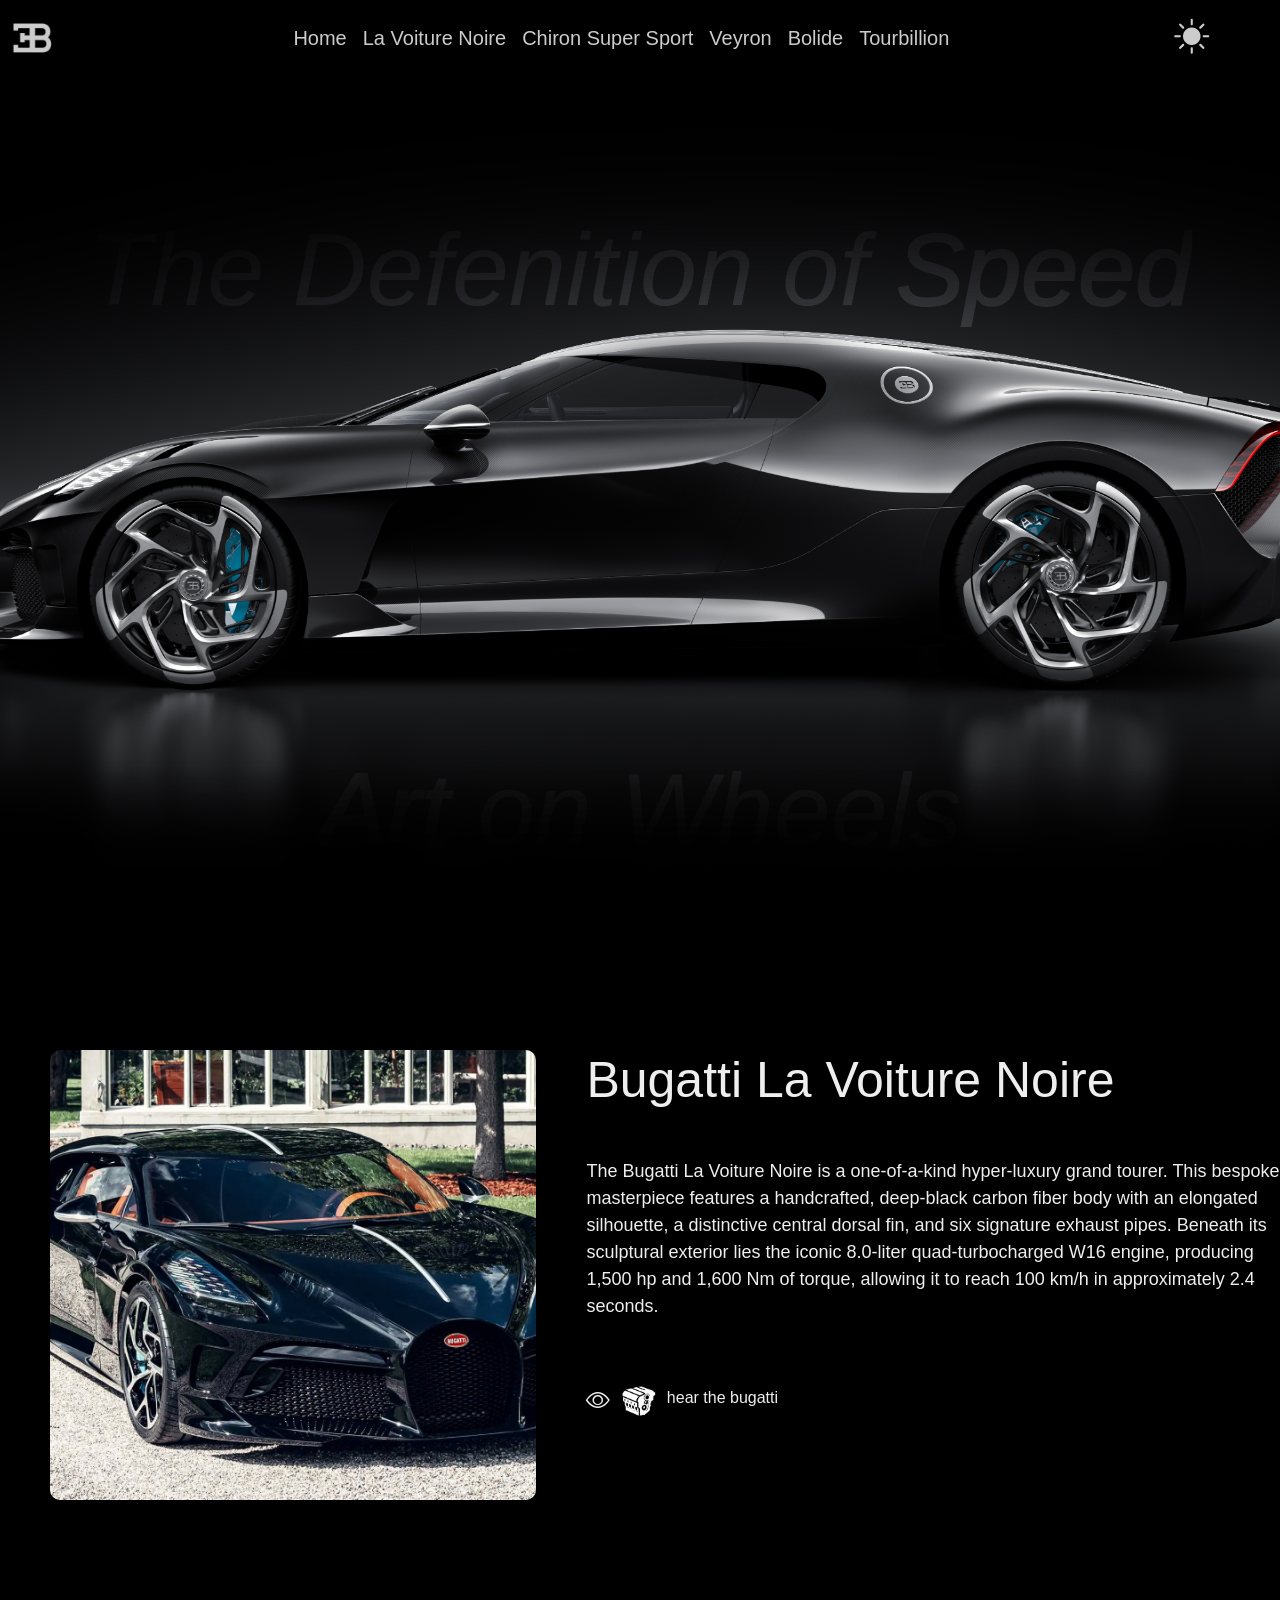
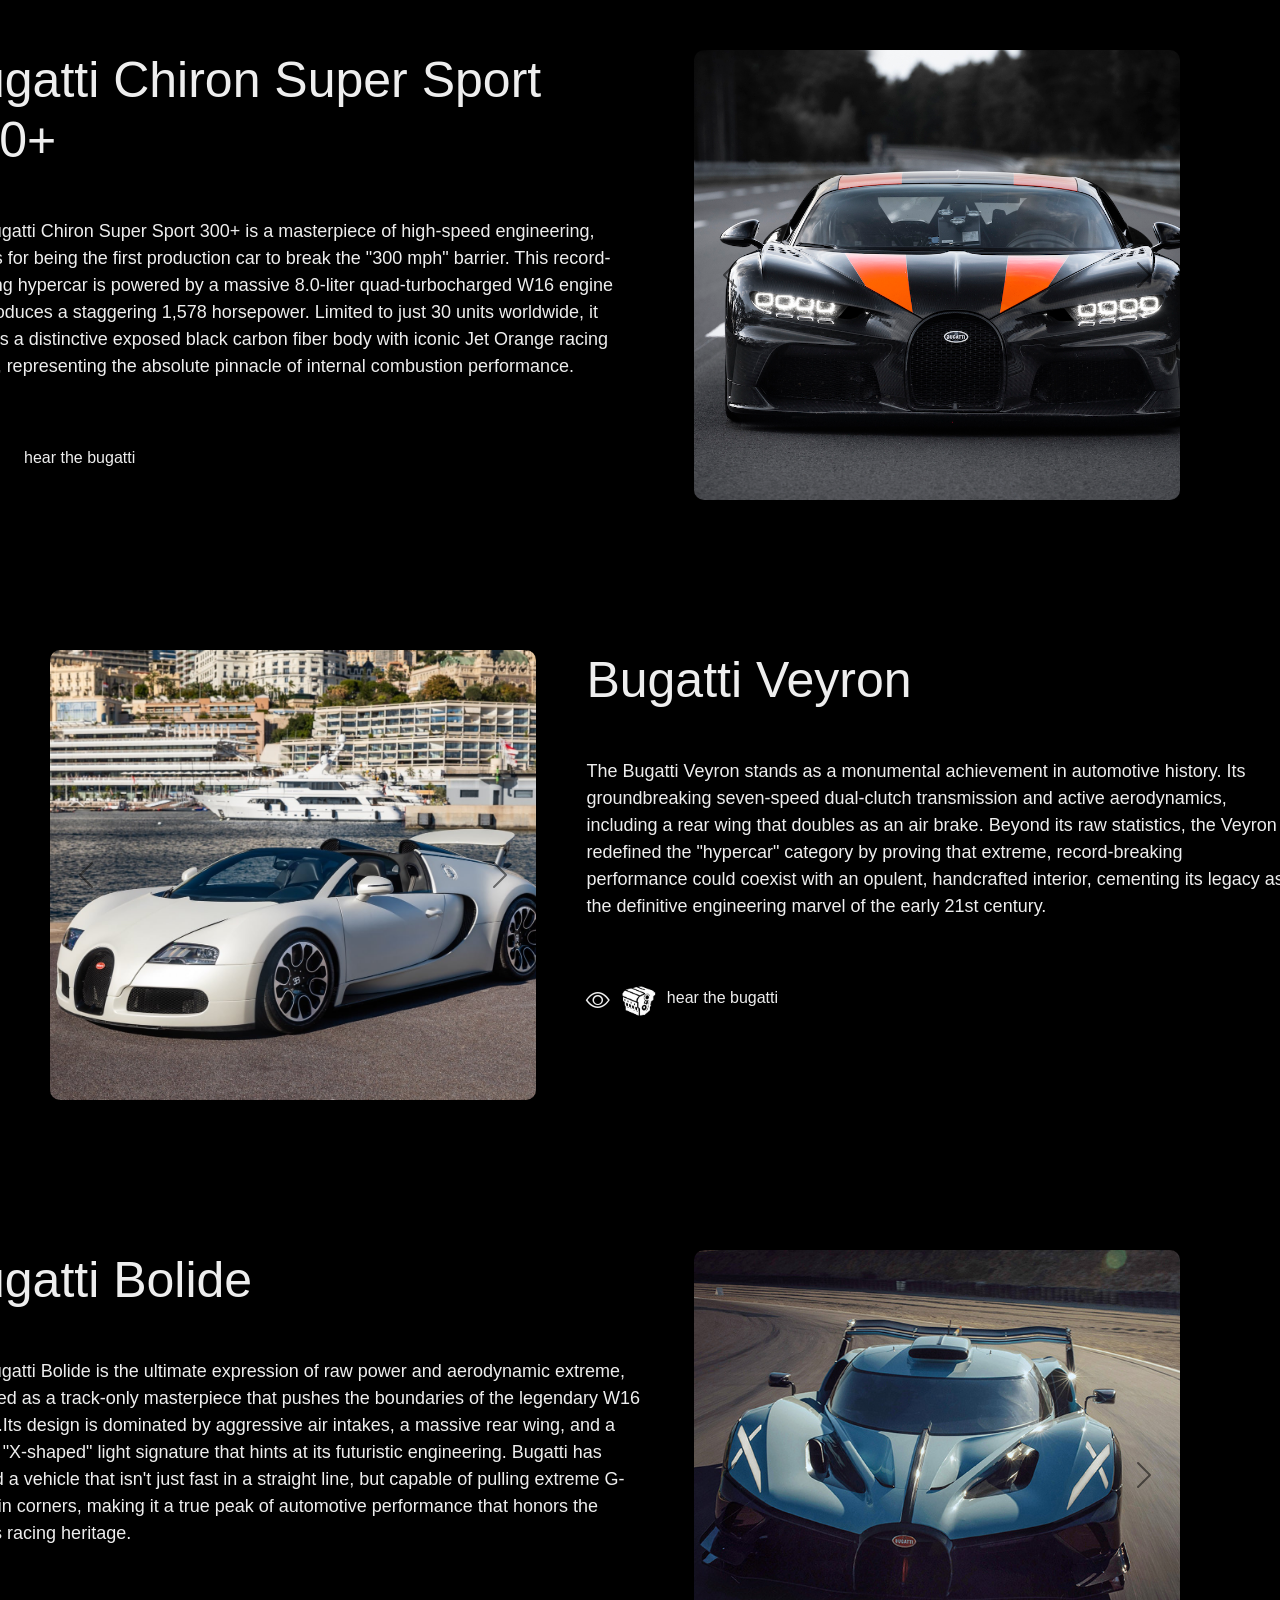
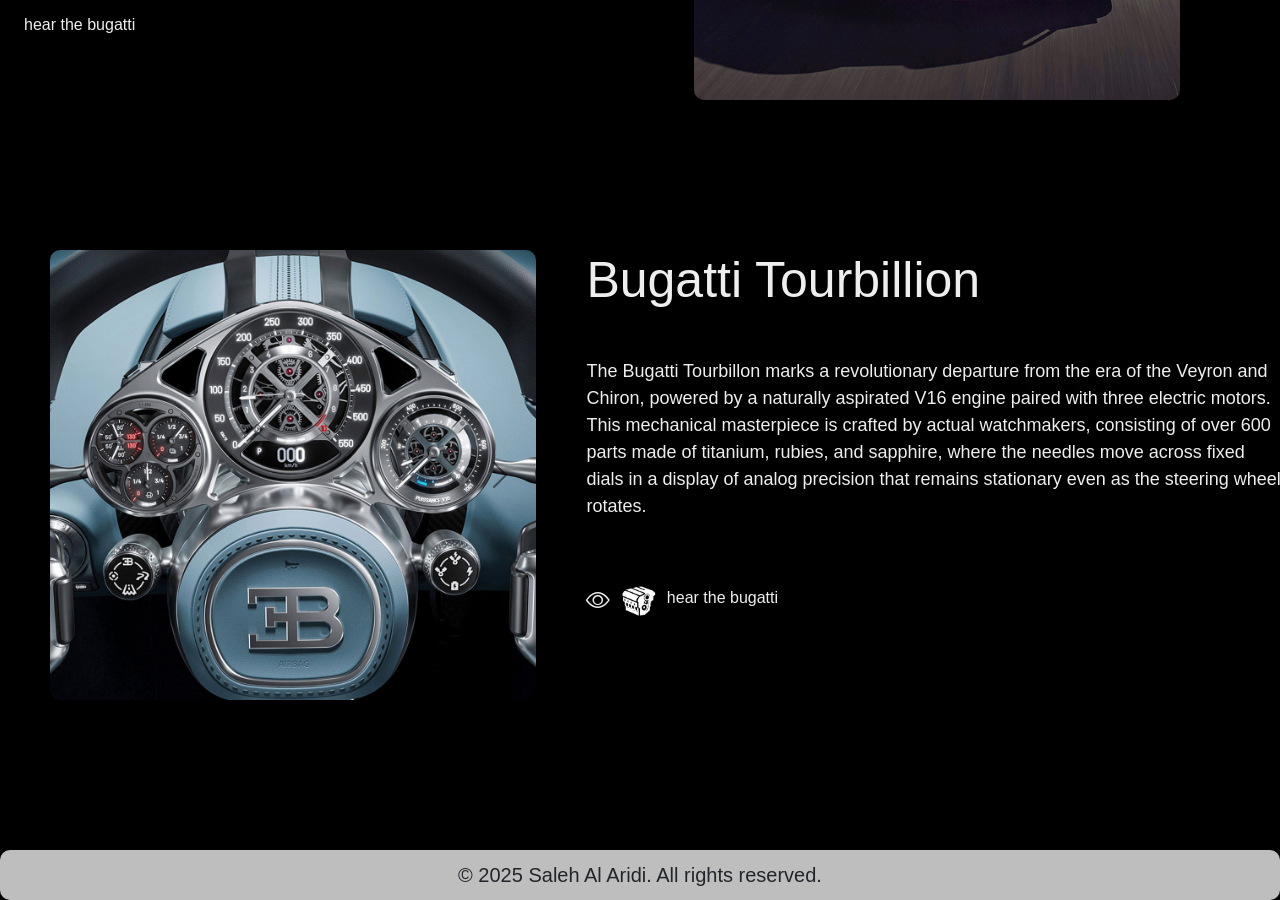
==== index.html @ 655661d2 "project almost done" ====
<!DOCTYPE html>
<html lang="en">

<head>
    <meta charset="UTF-8">
    <meta name="viewport" content="width=device-width, initial-scale=1.0">

    <link href="https://cdn.jsdelivr.net/npm/bootstrap@5.0.2/dist/css/bootstrap.min.css" rel="stylesheet"
        integrity="sha384-EVSTQN3/azprG1Anm3QDgpJLIm9Nao0Yz1ztcQTwFspd3yD65VohhpuuCOmLASjC" crossorigin="anonymous">
    <link rel="stylesheet" href="https://cdn.jsdelivr.net/npm/bootstrap-icons@1.13.1/font/bootstrap-icons.min.css">
    <link rel="stylesheet" href="style.css">
    <title>Bugatti</title>
</head>

<body>
    <div id="preloader">
        <img src="asset/bugatti-logo-2.png" alt="Logo" class="preloader-img">
    </div>

    <!--NAVBAR START-->
    <nav class="navbar navbar-expand-xl navbar-dark nav-mv" id="nav-bar">
        <div class="container-fluid">
            <a class="navbar-brand " href="#">
                <img id="bugatti-logo" src="/asset/bugatti-logo-2.png" alt="bugatti logo" height="30">
            </a>

            <div class="d-flex align-items-center order-xl-last ms-auto me-3">
                <i class="bi bi-moon-fill theme-icon" id="dark-icon"></i>
                <i class="bi bi-sun-fill theme-icon" id="light-icon"></i>
            </div>

            <button class="navbar-toggler" type="button" data-bs-toggle="collapse" data-bs-target="#navbarNav">
                <span class="navbar-toggler-icon"></span>
            </button>

            <div class="collapse navbar-collapse" id="navbarNav">
                <ul class="navbar-nav mx-auto">
                    <li class="nav-item"><a class="nav-link nav-link-mv" href="index.html">Home</a></li>
                    <li class="nav-item"><a class="nav-link nav-link-mv" href="bugatti-lavoiture.html">La Voiture
                            Noire</a></li>
                    <li class="nav-item"><a class="nav-link nav-link-mv" href="bugatti-chiron.html">Chiron Super
                            Sport</a></li>
                    <li class="nav-item"><a class="nav-link nav-link-mv" href="bugatti-veyron.html">Veyron</a></li>
                    <li class="nav-item"><a class="nav-link nav-link-mv" href="bugatti-bolide.html">Bolide</a></li>
                    <li class="nav-item"><a class="nav-link nav-link-mv" href="bugatti-tourbillion.html">Tourbillion</a>
                    </li>
                </ul>
            </div>
        </div>
    </nav>

    </nav>
    <!--NAVBAR END-->

    <main>
        <section class="hero-section">
            <img class="hero-section-img hero-js" src="/asset/bugatti-hero.jpeg" alt="bugatti car">
            <p class="hero-section-title hero-title-js">The Defenition of <span>Speed</span></p>
            <p class="hero-section-title second-title hero-title-js"><span>Art</span> on Wheels</p>
        </section>

        <section class="section ">
            <div>
                <div id="firstBugatti" class="carousel slide carousel-mv carousel-dark js-animation"
                    data-bs-ride="carousel">
                    <div class="carousel-inner">
                        <div class="carousel-item active">
                            <img src="/asset/bugatti-1.webp" class="d-block carousel-mv" alt="bugatti">
                        </div>
                        <div class="carousel-item">
                            <img src="/asset/bugatti-2.jpg" class="d-block carousel-mv" alt="bugatti">
                        </div>
                        <div class="carousel-item">
                            <img src="/asset/bugatti-3.webp" class="d-block carousel-mv" alt="bugatti">
                        </div>
                        <div class="carousel-item">
                            <img src="/asset/bugaatti-la-voiture.jpg" class="d-block carousel-mv" alt="bugatti">
                        </div>
                    </div>
                    <button class="carousel-control-prev" type="button" data-bs-target="#firstBugatti"
                        data-bs-slide="prev">
                        <span class="carousel-control-prev-icon" aria-hidden="true"></span>
                        <span class="visually-hidden">Previous</span>
                    </button>
                    <button class="carousel-control-next" type="button" data-bs-target="#firstBugatti"
                        data-bs-slide="next">
                        <span class="carousel-control-next-icon" aria-hidden="true"></span>
                        <span class="visually-hidden">Next</span>
                    </button>
                </div>
            </div>

            <div class="description">
                <h1 class="section-title js-animation">Bugatti La Voiture Noire</h1>
                <p class="section-text js-animation">The Bugatti La Voiture Noire is a one-of-a-kind hyper-luxury grand
                    tourer.
                    This bespoke masterpiece features a
                    handcrafted, deep-black carbon fiber body with an elongated silhouette, a distinctive central dorsal
                    fin, and six signature exhaust pipes. Beneath its sculptural exterior lies the iconic 8.0-liter
                    quad-turbocharged W16 engine, producing 1,500 hp and 1,600 Nm of torque, allowing it to reach 100
                    km/h
                    in approximately 2.4 seconds.</p>


                <audio class="bugatti-audio">
                    <source src="/asset/first-bugatti-sound.mp3" type="audio/mpeg">
                    Your browser does not support the audio element.
                </audio>

                <div class="btn-text-layout">
                    <a href="bugatti-lavoiture.html" class="gallery-link js-animation">
                        <i class="bi bi-eye"></i>
                    </a>
                    <button class="section-button js-animation">
                        <img src="/asset/engine-icon.png" alt='engine' height="50" class="button-img">
                    </button>
                    <p class="js-animation">hear the bugatti</p>
                </div>

            </div>

        </section>

        <section class="section reverse">

            <div>
                <div id="secondBugatti" class="carousel slide carousel-mv carousel-dark js-animation"
                    data-bs-ride="carousel">
                    <div class="carousel-inner">
                        <div class="carousel-item active">
                            <img src="/asset/bugatti-4.jpg" class="d-block carousel-mv" alt="bugatti">
                        </div>
                        <div class="carousel-item">
                            <img src="/asset/bugatti-5.jpg" class="d-block carousel-mv" alt="bugatti">
                        </div>
                        <div class="carousel-item">
                            <img src="/asset/bugatti-6.jpg" class="d-block carousel-mv" alt="bugatti">
                        </div>
                        <div class="carousel-item">
                            <img src="/asset/bugatti-Chiron-Super-Sport.jpg" class="d-block carousel-mv" alt="bugatti">
                        </div>
                    </div>
                    <button class="carousel-control-prev" type="button" data-bs-target="#secondBugatti"
                        data-bs-slide="prev">
                        <span class="carousel-control-prev-icon" aria-hidden="true"></span>
                        <span class="visually-hidden">Previous</span>
                    </button>
                    <button class="carousel-control-next" type="button" data-bs-target="#secondBugatti"
                        data-bs-slide="next">
                        <span class="carousel-control-next-icon" aria-hidden="true"></span>
                        <span class="visually-hidden">Next</span>
                    </button>
                </div>
            </div>

            <div class="description">
                <h1 class="section-title js-animation">Bugatti Chiron Super Sport 300+</h1>
                <p class="section-text js-animation">The Bugatti Chiron Super Sport 300+ is a masterpiece of high-speed
                    engineering,
                    famous for being the first production car to break the "300 mph" barrier. This record-breaking
                    hypercar is powered by a massive 8.0-liter quad-turbocharged W16 engine that produces a staggering
                    1,578 horsepower. Limited to just 30 units worldwide, it
                    features a distinctive exposed black carbon fiber body with iconic Jet Orange racing stripes,
                    representing the absolute pinnacle of internal combustion performance.</p>


                <audio class="bugatti-audio">
                    <source src="/asset/second-car-bugatti.mp3" type="audio/mpeg">
                    Your browser does not support the audio element.
                </audio>

                <div class="btn-text-layout">

                    <a href="bugatti-chiron.html" class="gallery-link js-animation">
                        <i class="bi bi-eye"></i>
                    </a>

                    <button class="section-button js-animation">
                        <img src="/asset/engine-icon.png" alt='engine' height="50" class="button-img">
                    </button>
                    <p class="js-animation">hear the bugatti</p>
                </div>

            </div>

        </section>

        <section class="section">

            <div>
                <div id="thirdBugatti" class="carousel slide carousel-mv carousel-dark js-animation"
                    data-bs-ride="carousel">
                    <div class="carousel-inner">
                        <div class="carousel-item active">
                            <img src="/asset/bugatti-7.jpg" class="d-block carousel-mv" alt="bugatti">
                        </div>
                        <div class="carousel-item">
                            <img src="/asset/bugatti-8.jpg" class="d-block carousel-mv" alt="bugatti">
                        </div>
                        <div class="carousel-item">
                            <img src="/asset/bugatti-9.webp" class="d-block carousel-mv" alt="bugatti">
                        </div>
                        <div class="carousel-item">
                            <img src="/asset/bugaatti-veyron.jpg" class="d-block carousel-mv" alt="bugatti">
                        </div>
                    </div>
                    <button class="carousel-control-prev" type="button" data-bs-target="#thirdBugatti"
                        data-bs-slide="prev">
                        <span class="carousel-control-prev-icon" aria-hidden="true"></span>
                        <span class="visually-hidden">Previous</span>
                    </button>
                    <button class="carousel-control-next" type="button" data-bs-target="#thirdBugatti"
                        data-bs-slide="next">
                        <span class="carousel-control-next-icon" aria-hidden="true"></span>
                        <span class="visually-hidden">Next</span>
                    </button>
                </div>
            </div>

            <div class="description">
                <h1 class="section-title js-animation">Bugatti Veyron</h1>
                <p class="section-text js-animation">The Bugatti Veyron stands as a monumental achievement in automotive
                    history. Its groundbreaking seven-speed dual-clutch transmission and active aerodynamics, including
                    a rear wing that doubles as an air brake. Beyond its raw statistics, the Veyron redefined the
                    "hypercar" category
                    by proving that extreme, record-breaking performance could coexist with an opulent, handcrafted
                    interior, cementing its legacy as the definitive engineering marvel of the early 21st century.</p>


                <audio class="bugatti-audio">
                    <source src="/asset/third-bugatti.mp3" type="audio/mpeg">
                    Your browser does not support the audio element.
                </audio>

                <div class="btn-text-layout">

                    <a href="bugatti-veyron.html" class="gallery-link js-animation">
                        <i class="bi bi-eye"></i>
                    </a>

                    <button class="section-button js-animation">
                        <img src="/asset/engine-icon.png" alt='engine' height="50" class="button-img">
                    </button>
                    <p class="js-animation">hear the bugatti</p>
                </div>

            </div>

        </section>

        <section class="section reverse">

            <div>
                <div id="fourthBugatti" class="carousel slide carousel-mv carousel-dark js-animation"
                    data-bs-ride="carousel">
                    <div class="carousel-inner">
                        <div class="carousel-item active">
                            <img src="/asset/bugatti-9.jpg" class="d-block carousel-mv" alt="bugatti">
                        </div>
                        <div class="carousel-item">
                            <img src="/asset/bugatti-10.jpg" class="d-block carousel-mv" alt="bugatti">
                        </div>
                        <div class="carousel-item">
                            <img src="/asset/bugatti-11.jpg" class="d-block carousel-mv" alt="bugatti">
                        </div>
                        <div class="carousel-item">
                            <img src="/asset/bugatti-bolide.jpg" class="d-block carousel-mv" alt="bugatti">
                        </div>
                    </div>
                    <button class="carousel-control-prev" type="button" data-bs-target="#fourthBugatti"
                        data-bs-slide="prev">
                        <span class="carousel-control-prev-icon" aria-hidden="true"></span>
                        <span class="visually-hidden">Previous</span>
                    </button>
                    <button class="carousel-control-next" type="button" data-bs-target="#fourthBugatti"
                        data-bs-slide="next">
                        <span class="carousel-control-next-icon" aria-hidden="true"></span>
                        <span class="visually-hidden">Next</span>
                    </button>
                </div>
            </div>

            <div class="description">
                <h1 class="section-title js-animation">Bugatti Bolide</h1>
                <p class="section-text js-animation">The Bugatti Bolide is the ultimate expression of raw power and
                    aerodynamic extreme, designed as a track-only masterpiece that pushes the boundaries of the
                    legendary W16 engine.Its design is dominated by aggressive air intakes, a
                    massive rear wing, and a unique "X-shaped" light signature that hints at its futuristic engineering.
                    Bugatti has created a vehicle that isn't just fast in a straight line, but capable of pulling
                    extreme G-forces in corners,
                    making it a true peak of automotive performance that honors the brand's racing heritage.</p>


                <audio class="bugatti-audio">
                    <source src="/asset/fourth-bugatti-sound.mp3" type="audio/mpeg">
                    Your browser does not support the audio element.
                </audio>

                <div class="btn-text-layout">

                    <a href="bugatti-bolide.html" class="gallery-link js-animation">
                        <i class="bi bi-eye"></i>
                    </a>

                    <button class="section-button js-animation">
                        <img src="/asset/engine-icon.png" alt='engine' height="50" class="button-img">
                    </button>
                    <p class="js-animation">hear the bugatti</p>
                </div>

            </div>

        </section>

        <section class="section">

            <div>
                <div id="fifthBugatti" class="carousel slide carousel-mv carousel-dark js-animation"
                    data-bs-ride="carousel">
                    <div class="carousel-inner">
                        <div class="carousel-item active">
                            <img src="/asset/bugatti-12.jpg" class="d-block carousel-mv" alt="bugatti">
                        </div>
                        <div class="carousel-item">
                            <img src="/asset/bugatti-13.jpg" class="d-block carousel-mv" alt="bugatti">
                        </div>
                        <div class="carousel-item">
                            <img src="/asset/bugatti-14.avif" class="d-block carousel-mv" alt="bugatti">
                        </div>
                        <div class="carousel-item">
                            <img src="/asset/bugatti-15.jpg" class="d-block carousel-mv" alt="bugatti">
                        </div>
                    </div>
                    <button class="carousel-control-prev" type="button" data-bs-target="#fifthBugatti"
                        data-bs-slide="prev">
                        <span class="carousel-control-prev-icon" aria-hidden="true"></span>
                        <span class="visually-hidden">Previous</span>
                    </button>
                    <button class="carousel-control-next" type="button" data-bs-target="#fifthBugatti"
                        data-bs-slide="next">
                        <span class="carousel-control-next-icon" aria-hidden="true"></span>
                        <span class="visually-hidden">Next</span>
                    </button>
                </div>
            </div>

            <div class="description">
                <h1 class="section-title js-animation">Bugatti Tourbillion</h1>
                <p class="section-text js-animation">The Bugatti Tourbillon marks a revolutionary departure from the era
                    of the Veyron and Chiron, powered by a naturally aspirated V16 engine paired with three electric
                    motors.
                    This mechanical masterpiece is crafted by actual watchmakers, consisting of over 600 parts made of
                    titanium, rubies, and sapphire, where the
                    needles move across fixed dials in a display of analog precision that remains stationary even as the
                    steering wheel rotates.</p>


                <audio class="bugatti-audio">
                    <source src="/asset/fifth-bugatti-sound.mp3" type="audio/mpeg">
                    Your browser does not support the audio element.
                </audio>

                <div class="btn-text-layout">

                    <a href="bugatti-tourbillion.html" class="gallery-link js-animation">
                        <i class="bi bi-eye"></i>
                    </a>

                    <button class="section-button js-animation">
                        <img src="/asset/engine-icon.png" alt='engine' height="50" class="button-img">
                    </button>
                    <p class="js-animation">hear the bugatti</p>
                </div>

            </div>

        </section>

        <footer>
            <p>&copy; 2025 Saleh Al Aridi. All rights reserved.</p>
        </footer>

    </main>
    <script src="https://cdn.jsdelivr.net/npm/bootstrap@5.3.0/dist/js/bootstrap.bundle.min.js"></script>
    <script src="index.js"></script>
</body>

</html>
---- style.css ----
body {
    margin: 0;
    padding: 0;
    background-color: #000000;
    color: #EEEEEE;
    font-family: Tahoma, Verdana, Segoe, sans-serif;
}

#preloader {
    position: fixed;
    inset: 0;
    background: black;
    display: flex;
    justify-content: center;
    align-items: center;
    z-index: 9999;
}

.preloader-img {
    width: 150px;
    animation: pulse 1.5s ease-in-out infinite;
}

@keyframes pulse {

    0%,
    100% {
        transform: scale(1.2);
        opacity: 0.6;
    }

    50% {
        transform: scale(1.6);
        opacity: 1;
        filter: brightness(1.5);
    }
}

.nav-mv {
    position: fixed;
    z-index: 100;
    border-radius: 10px;
    background-color: black;
    opacity: 0.8;
    height: 75px;
    width: 99vw;
    transition: all 1s;
}

.navbar-nav .nav-link.nav-link-mv {
    font-size: 20px;
    color: white;
    transition: all 1s;
    background-color: black;
}

#dark-icon {
    display: none;
    color: black;
    font-size: 35px;
    padding: 0 30px 0 0;
    cursor: pointer;
}

#light-icon {
    color: white;
    font-size: 35px;
    padding: 0 30px 0 0;
    cursor: pointer;
}

.hero-section {
    overflow: hidden;
    margin-bottom: 150px;
}

.hero-section-img {
    width: 100vw;
    height: 100vh;
    object-fit: cover;
    border-radius: 10px;
    -webkit-mask-image: linear-gradient(to bottom, black 50%, transparent 100%);
    mask-image: linear-gradient(to bottom, black 85%, transparent 100%);
}

.hero-section-title {
    position: absolute;
    top: 30%;
    left: 50%;
    transform: translate(-50%, -50%);
    font-family: sans-serif;
    font-size: 8vw;
    color: rgb(255, 255, 255);
    white-space: nowrap;
    margin: 0;
    mix-blend-mode: overlay;
    pointer-events: none;
    font-style: italic;
}

.hero-section-title span {
    -webkit-text-stroke: 2px white;

}

.second-title {
    top: 90%;
}

.section {
    margin-left: 50px;
    display: flex;
    gap: 50px;
    margin-bottom: 150px;
    overflow: hidden;
}

.carousel-mv {
    width: 38vw;
    height: 50vh;
    object-fit: cover;
    border-radius: 10px;
}

.description {
    display: flex;
    flex-direction: column;
    gap: 40px;
    transition: transform 0.5s;
}

.description:hover {
    transform: scale(1.04);
}

.section-title {
    font-size: 50px;
}

.section-button {
    width: fit-content;
    margin: 0;
    padding: 0;
    border: none;
    background: none;
}

.button-img {
    transition: transform 0.5s;
}

.button-img:hover {
    transform: scale(1.12);
}

.gallery-link {
    color: inherit;
}

.gallery-link:hover {
    color: inherit;
    transform: scale(1.12);
}

.section-text {
    font-size: 18px;
    text-wrap: wrap;
    width: 700px;
}

.btn-text-layout {
    display: flex;
    align-items: center;
    gap: 10px;
}

.btn-text-layout i {
    font-size: 24px;
}

.btn-text-layout p {
    align-self: flex-end;
}

.reverse {
    flex-direction: row-reverse;
    margin-left: 0;
    margin-right: 100px;
}

footer {
    display: flex;
    justify-content: center;
    align-items: center;
    height: 50px;
    background-color: #EEEEEE;
    border-radius: 10px;
    opacity: 0.8;
    color: #2b2f34;
    font-size: 20px;
    padding-top: 15px;
}

/*  Animation For Element Entry*/

.js-animation {
    transform: translateX(-50px);
    filter: blur(8px);
    opacity: 0;
    transition: transform 1.4s, opacity 1s, filter 1.2s;
}

.js-animation.visible {
    transform: translateX(0);
    filter: blur(0);
    opacity: 1;
}

/* End Of Animation For Element Entry*/

/* Animation For Hero Section */

.hero-js {
    filter: blur(20px);
    transform: scale(0.3);
    opacity: 0;
    transition: transform 1s, filter 2.5s, opacity 4s;
}

.hero-js.normal-size {
    filter: blur(0);
    opacity: 1;
    transform: scale(1);
}

.hero-title-js {
    clip-path: inset(0 100% 0 0);
    filter: blur(8px);
    transition: clip-path 1s cubic-bezier(0.5, 0, 0.3, 1.2), filter 1s ease;
}


.hero-title-js.active {
    clip-path: inset(0 0 0 0);
    filter: blur(0px);
}

/* End Animation For Hero Section*/



/* Vabration for Button */
@keyframes vibration {
    0% {
        transform: rotateZ(-10deg);
    }

    50% {
        transform: rotateZ(0deg);
    }

    100% {
        transform: rotateZ(10deg);
    }
}

.button-img {
    display: inline-block;
}

.button-img.vibrate {
    animation: vibration 0.1s linear infinite;
}

/* End of Vibration */

@media screen and (max-width: 1024px) {

    .nav-mv {
        height: 85px;
    }

    .navbar-nav .nav-link.nav-link-mv {
        font-size: 25px;
        color: black;
        background-color: #eeeeee;
        opacity: 0.9;
        padding-left: 20px;
        border-radius: 10px;
    }

    .hero-section {
        margin-bottom: 50px;
    }

    .hero-section-img {
        height: 50vh;
    }

    .hero-section-title {
        top: 16%;
    }

    .second-title {
        top: 42%;
    }

    .section {
        flex-direction: column;
        align-items: center;
        margin: 0 0 50px 0;
    }

    .carousel-mv {
        width: 75vw;
        height: 37vh;
    }

    .reverse {
        margin-right: 0;
    }

    footer {
        height: 100px;
        font-size: 28px;
        padding: 0 0 20px 0;
    }
}

@media screen and (max-width: 920px) {

    .hero-section-img {
        height: 45vh;
    }

    .hero-section-title {
        top: 15%;
    }

    .second-title {
        top: 38%;
    }

    .description {
        width: 72vw;
    }

    .section-title {
        font-size: 40px;
    }

    .section-text {
        width: 75vw;
    }

    footer {
        height: 70px;
        padding: 20px 0 0 0;
    }
}

@media screen and (max-width: 768px) {

    .hero-section-img {
        height: 49vh;
    }

    .second-title {
        top: 41%;
    }
}

@media screen and (max-width: 431px) {

    .hero-section {
        margin-bottom: 0;
    }

    .hero-section-img {
        height: 36vh;
    }

    .hero-section-title {
        top: 30%;
    }

    .second-title {
        display: none;
    }

    .section {
        margin-bottom: 20px;
        gap: 0;
    }

    .carousel-mv {
        object-fit: contain;
    }

    .description {
        gap: 20px;
    }

    .section-title {
        font-size: 28px;
    }

    footer {
        font-size: 20px;
    }

}


/*  Gallery Styles*/

.main-gallery {
    position: relative;
    top: 90px;
}

.bugaatti-gallery-img {
    border-radius: 10px;
    margin-bottom: 100px;
    border: 5px solid rgb(53, 53, 53);
}

.bugaatti-gallery-img:hover {
    transform: scale(1.05);
}

.img-1 {
    float: right;
    margin-right: 70px;
}

.img-2 {
    margin-left: 70px;
}

.img-3 {
    margin-left: 140px;
}

.img-layout {
    margin-left: 70px;
    display: flex;
    gap: 20px;
}

.specs-title{
    margin-left: 50px;
    font-size: 60px;
    font-weight: 1000;
}

.specs-section{
    background-image: linear-gradient(to top , black , rgb(17, 17, 17), rgb(29, 29, 29), rgb(40, 40, 40), rgb(50, 50, 50));
    margin-left: 50px;
    margin-right: 50px;
    margin-bottom: 50px;
    border-radius: 10px;
}

.spec-container{
    display: flex;
    justify-content: space-between;
    border: 2px solid black;
    border-radius: 5px;
}

.feature{
    padding: 30px 0 20px 40px;
    font-weight: 900;
}

.spec{
    padding: 20px 50px 20px 0;
    margin: 0;
    font-size: 3rem;
    white-space: nowrap;
    font-weight: 100;
}

@media screen and (max-width: 1024px) {
    .main-gallery {
        top: 120px;
    }

    .img-1 {
        width: 88vw;
        height: auto;
    }

    .img-2 {
        width: 88vw;
        height: auto;
    }

    .img-3 {
        width: 88vw;
        height: auto;
        margin-left: 70px;
    }

    .img-layout {
        display: block;
    }

    .img-div-1 {
        width: 70vw;
        height: auto;
    }

    .img-div-2 {
        width: 88vw;
        height: auto;
    }

    .spec{
        padding-top: 30px;
        font-size: 40px;
    }

}

@media screen and (max-width: 820px) {
    .img-1 {
        margin-right: 50px;
    }

    .img-2 {
        margin-left: 50px;
    }

    .img-3 {
        margin-left: 50px;
    }

    .spec{
        padding: 33px 20px 0 0;
        font-size: 28px;
    }
}

@media screen and (max-width: 431px) {
    .img-1 {
        margin-right: 20px;

    }

    .img-2 {
        margin-left: 35px;
    }

    .img-3 {
        margin-left: 35px;
    }

    .img-layout{
        margin-left: 20px;
    }

    .specs-section{
        margin: 0 10px 0 10px;
    }

    .specs-title{
        font-size: 3rem;
    }

    .feature{
        padding-left: 10px;
        font-size: 20px;
    }

    .spec{
        padding: 30px 10px 0 0;
        font-size: 18px;
    }
}
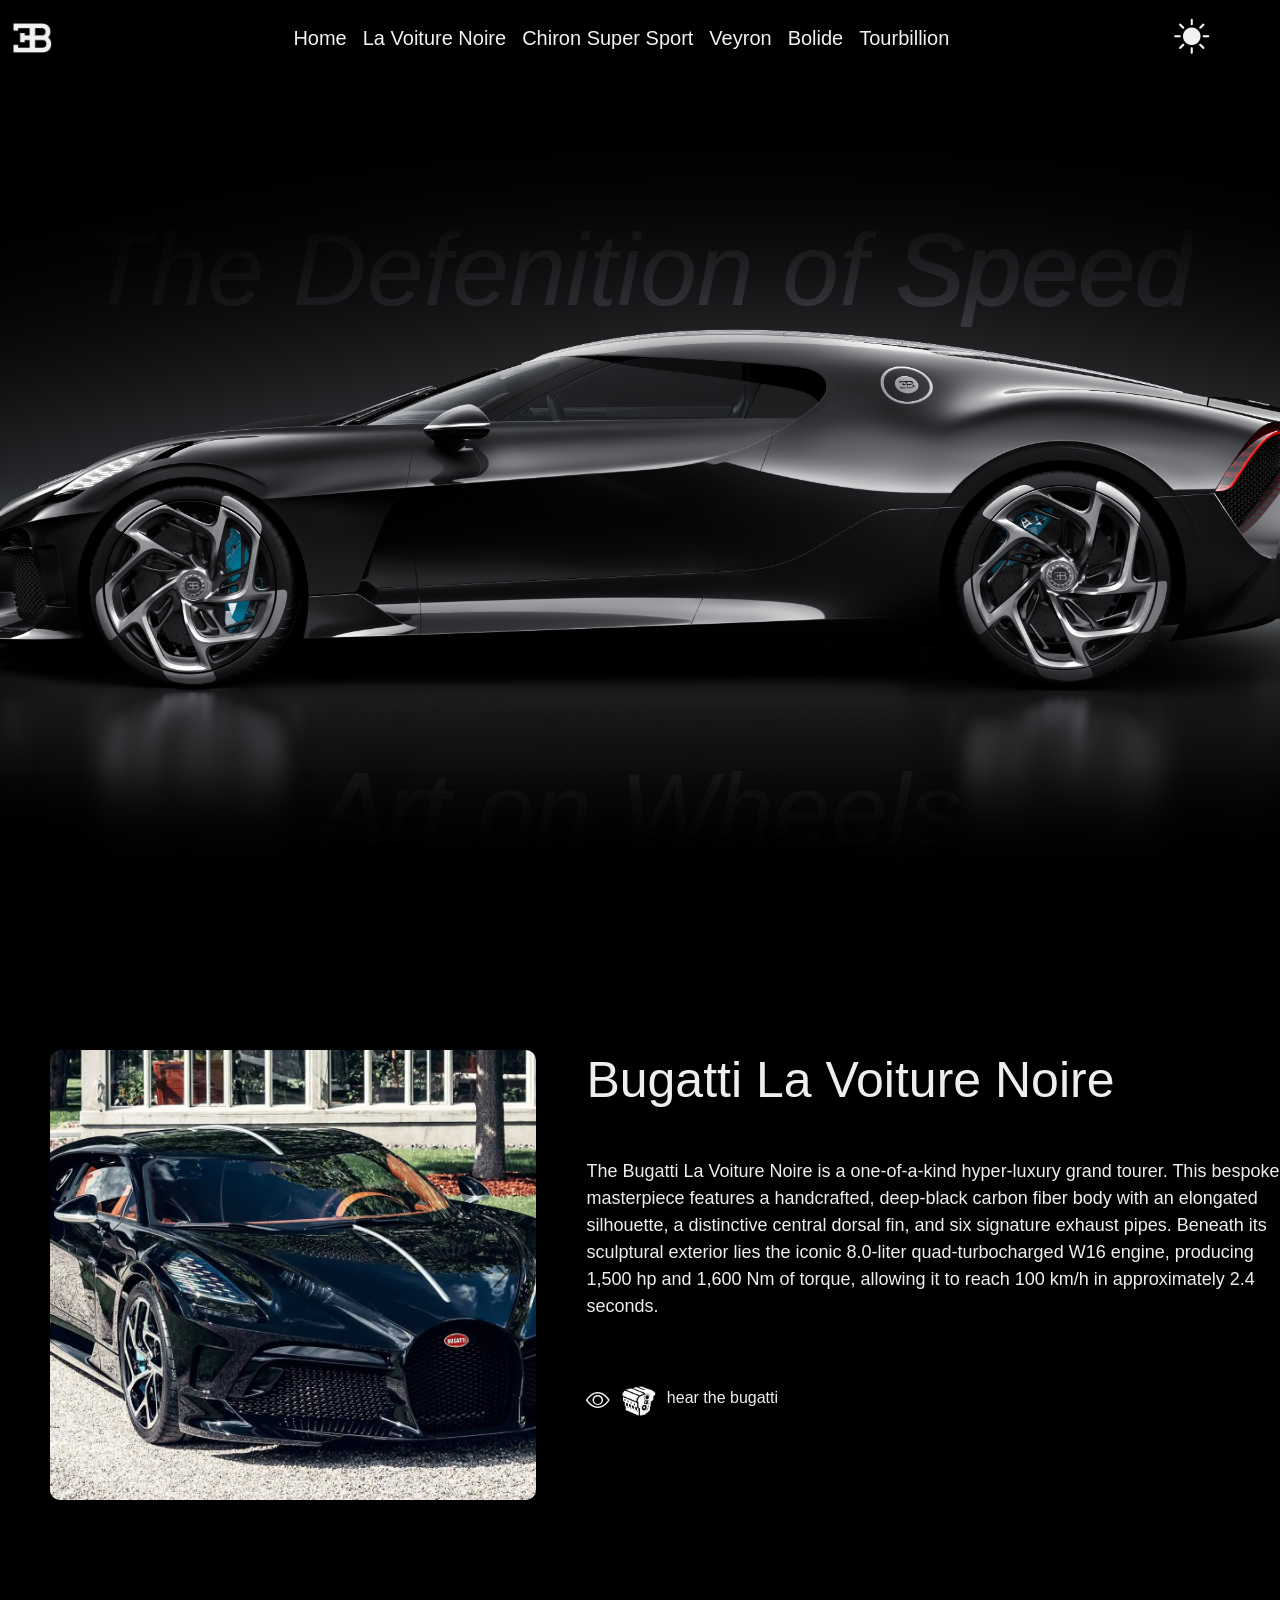
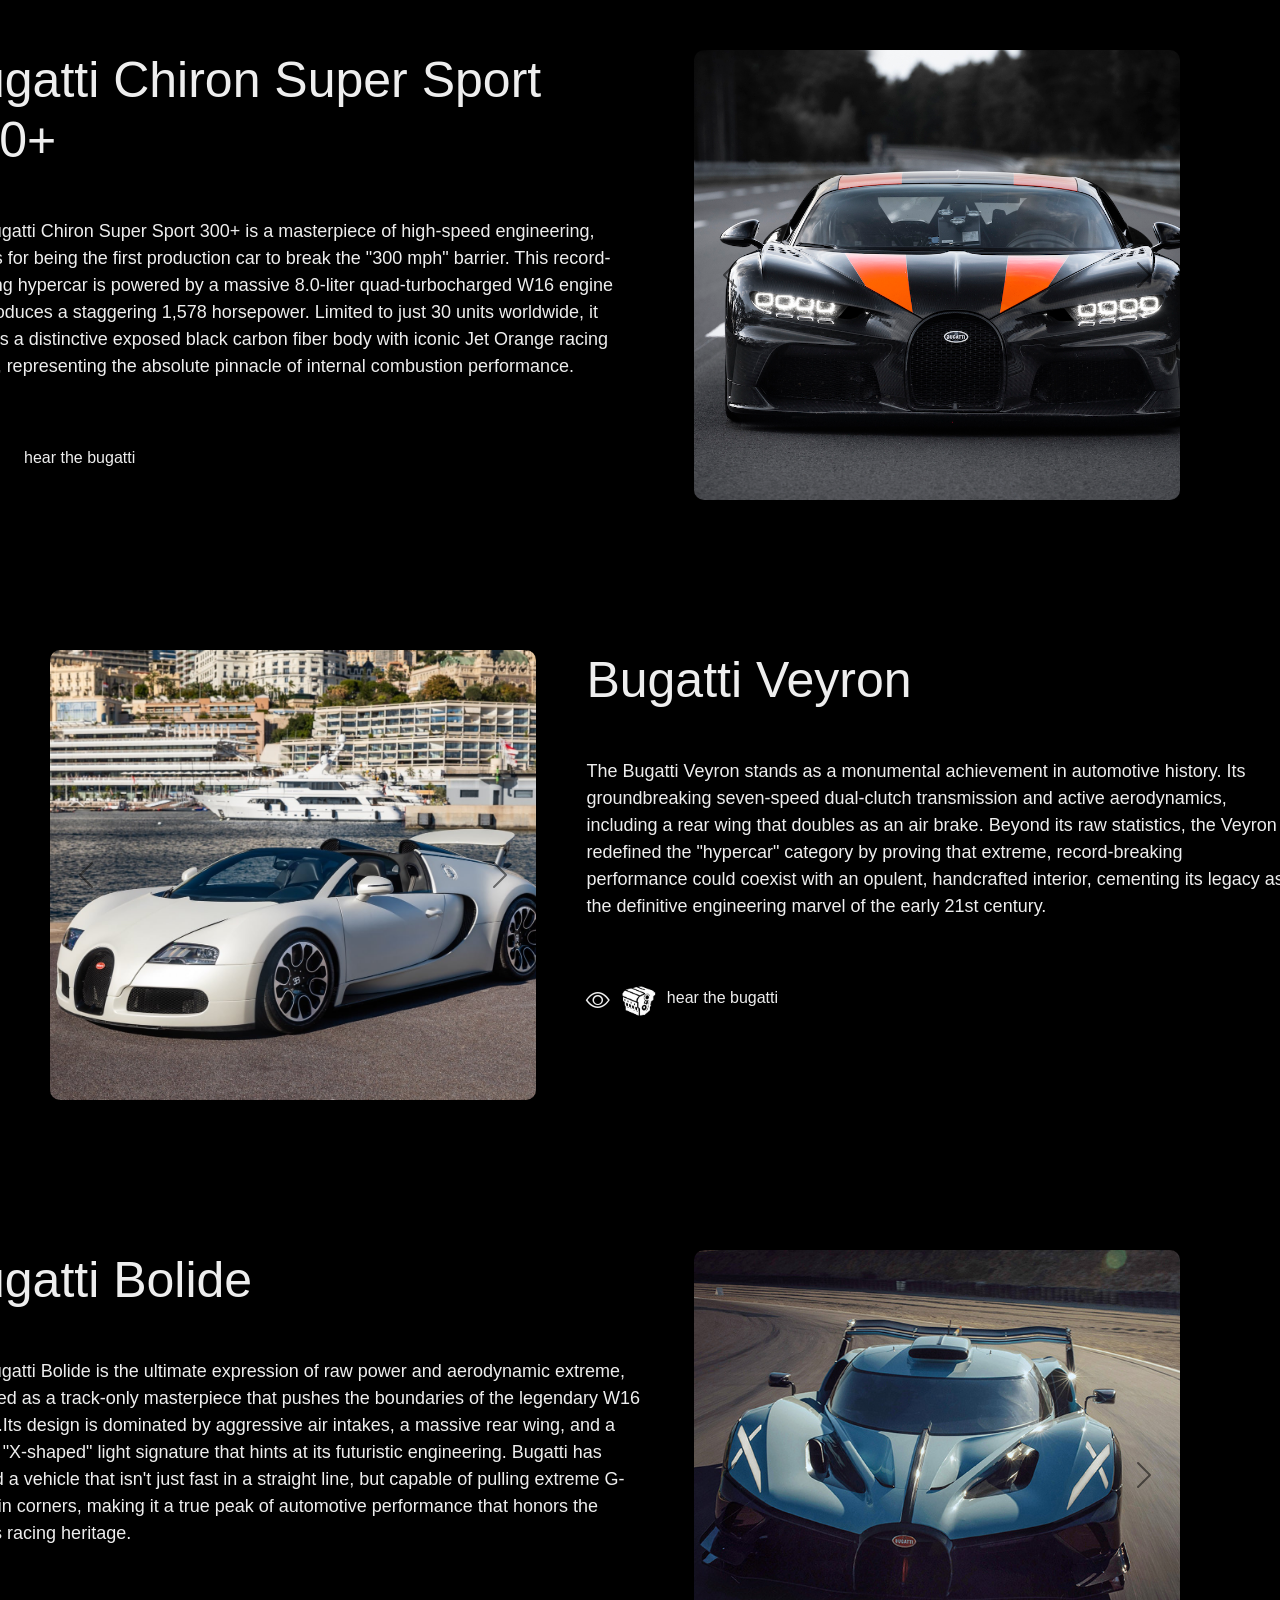
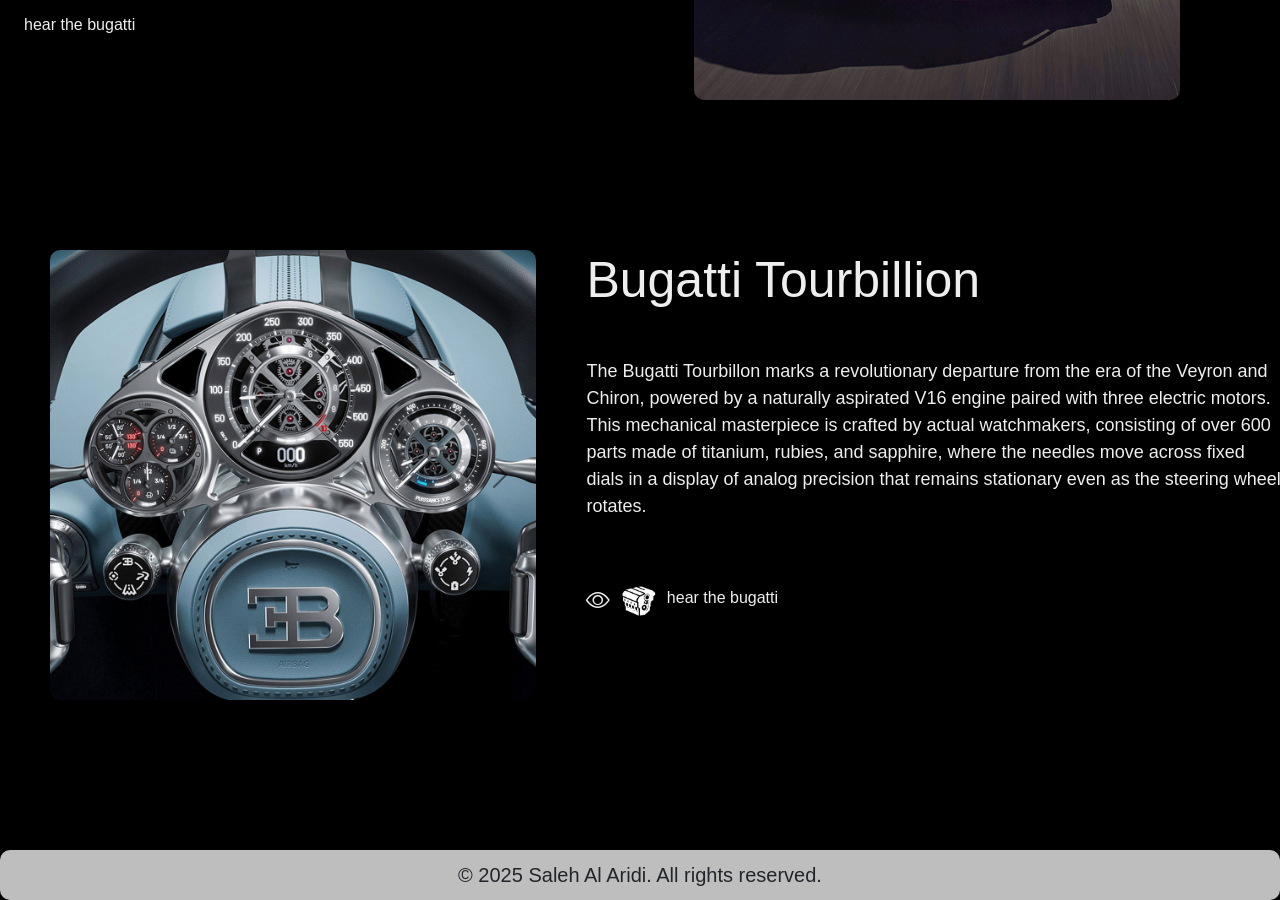
==== commit d2a6a00d: "project done" ====
--- a/index.html
+++ b/index.html
@@ -87,7 +87,7 @@
                         <span class="carousel-control-next-icon" aria-hidden="true"></span>
                         <span class="visually-hidden">Next</span>
                     </button>
-                </div>
+                </div>               
             </div>
 
             <div class="description">
--- a/style.css
+++ b/style.css
@@ -41,7 +41,7 @@
     z-index: 100;
     border-radius: 10px;
     background-color: black;
-    opacity: 0.8;
+    opacity: 0.95;
     height: 75px;
     width: 99vw;
     transition: all 1s;
@@ -159,7 +159,6 @@
 
 .gallery-link:hover {
     color: inherit;
-    transform: scale(1.12);
 }
 
 .section-text {
@@ -284,7 +283,6 @@
         font-size: 25px;
         color: black;
         background-color: #eeeeee;
-        opacity: 0.9;
         padding-left: 20px;
         border-radius: 10px;
     }
